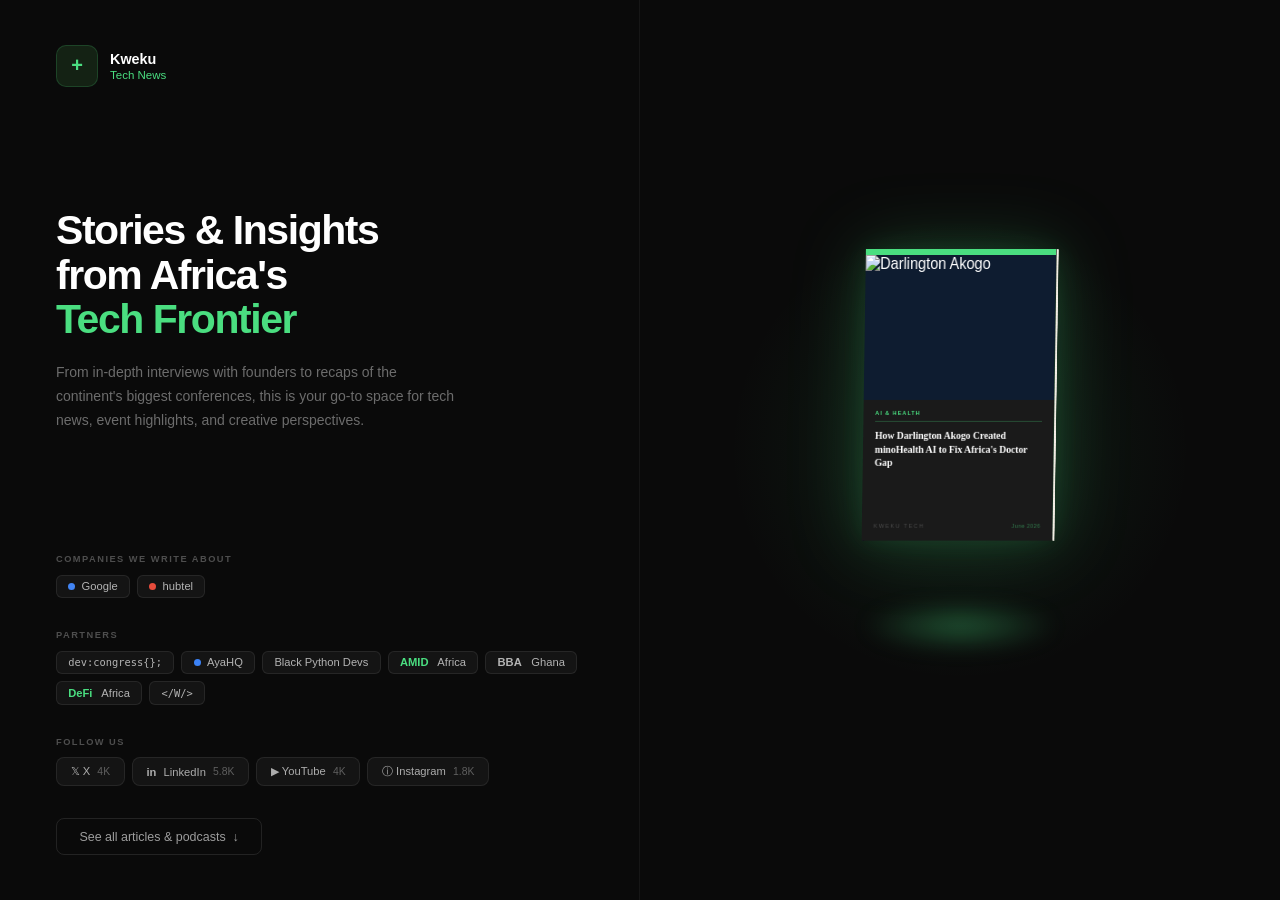
==== books.html @ fd8d36eb "draft-3-free-floating-card." ====
<!DOCTYPE html>
<html lang="en">
<head>
  <meta charset="UTF-8" />
  <meta name="viewport" content="width=device-width, initial-scale=1.0" />
  <title>Books — Kweku Tech</title>
  <style>
    *, *::before, *::after { margin: 0; padding: 0; box-sizing: border-box; }

    :root { --green: #4ade80; }

    body {
      min-height: 100vh;
      background: #0a0a0a;
      display: flex;
      font-family: -apple-system, BlinkMacSystemFont, 'Segoe UI', sans-serif;
      overflow-x: hidden;
    }

    /* ═══════════════════════════════════════════════
       LEFT SIDE
    ═══════════════════════════════════════════════ */
    .lhs {
      width: 50%;
      min-height: 100vh;
      padding: 2.8rem 3.5rem;
      display: flex;
      flex-direction: column;
      gap: 2rem;
      border-right: 1px solid rgba(255,255,255,0.05);
      overflow-y: auto;
    }

    /* Logo */
    .logo {
      display: flex;
      align-items: center;
      gap: 0.75rem;
    }

    .logo-icon {
      width: 42px;
      height: 42px;
      background: #142214;
      border-radius: 10px;
      display: flex;
      align-items: center;
      justify-content: center;
      font-size: 1.25rem;
      color: var(--green);
      font-weight: 900;
      border: 1px solid rgba(74,222,128,0.18);
      flex-shrink: 0;
    }

    .logo-words {
      display: flex;
      flex-direction: column;
      line-height: 1.25;
    }

    .logo-name {
      font-size: 0.9rem;
      font-weight: 700;
      color: #fff;
    }

    .logo-sub {
      font-size: 0.72rem;
      color: var(--green);
      font-weight: 500;
    }

    /* Hero */
    .hero { flex: 1; display: flex; flex-direction: column; justify-content: center; }

    .hero h1 {
      font-size: clamp(2rem, 3.2vw, 3rem);
      font-weight: 800;
      line-height: 1.08;
      letter-spacing: -0.035em;
      color: #fff;
      margin-bottom: 1.2rem;
    }

    .hero h1 .g { color: var(--green); }

    .hero p {
      font-size: 0.875rem;
      line-height: 1.72;
      color: rgba(255,255,255,0.4);
      max-width: 400px;
    }

    /* Section blocks */
    .section { display: flex; flex-direction: column; gap: 0.65rem; }

    .section-label {
      font-size: 0.58rem;
      letter-spacing: 0.16em;
      text-transform: uppercase;
      color: rgba(255,255,255,0.28);
      font-weight: 600;
    }

    /* Chips */
    .chips { display: flex; flex-wrap: wrap; gap: 0.45rem; }

    .chip {
      display: inline-flex;
      align-items: center;
      gap: 0.4rem;
      padding: 0.3rem 0.7rem;
      background: #141414;
      border: 1px solid rgba(255,255,255,0.08);
      border-radius: 6px;
      font-size: 0.7rem;
      color: rgba(255,255,255,0.68);
      font-weight: 500;
      white-space: nowrap;
    }

    .chip.mono { font-family: 'SF Mono', 'Fira Code', monospace; font-size: 0.65rem; }

    .dot {
      width: 7px; height: 7px;
      border-radius: 50%;
      flex-shrink: 0;
    }

    /* Socials */
    .socials { display: flex; flex-wrap: wrap; gap: 0.45rem; }

    .social-btn {
      display: inline-flex;
      align-items: center;
      gap: 0.45rem;
      padding: 0.38rem 0.85rem;
      background: #141414;
      border: 1px solid rgba(255,255,255,0.08);
      border-radius: 8px;
      font-size: 0.7rem;
      color: rgba(255,255,255,0.65);
      font-weight: 500;
      text-decoration: none;
      transition: border-color 0.2s, color 0.2s;
    }

    .social-btn:hover { border-color: rgba(74,222,128,0.35); color: var(--green); }

    .social-count { color: rgba(255,255,255,0.32); font-size: 0.65rem; }

    /* CTA */
    .cta {
      display: inline-flex;
      align-items: center;
      gap: 0.5rem;
      padding: 0.65rem 1.4rem;
      border: 1px solid rgba(255,255,255,0.1);
      border-radius: 8px;
      background: transparent;
      color: rgba(255,255,255,0.6);
      font-size: 0.78rem;
      font-weight: 500;
      cursor: pointer;
      align-self: flex-start;
      transition: border-color 0.2s, color 0.2s;
      font-family: inherit;
    }

    .cta:hover { border-color: var(--green); color: var(--green); }

    /* ═══════════════════════════════════════════════
       RIGHT SIDE
    ═══════════════════════════════════════════════ */
    .rhs {
      width: 50%;
      min-height: 100vh;
      display: flex;
      align-items: center;
      justify-content: center;
      position: relative;
      overflow: hidden;
    }

    /* Ambient green orb */
    .rhs::before {
      content: '';
      position: absolute;
      width: 480px;
      height: 480px;
      background: radial-gradient(circle, rgba(74,222,128,0.09) 0%, transparent 68%);
      border-radius: 50%;
      pointer-events: none;
    }

    /* Scene */
    .scene {
      display: flex;
      flex-direction: column;
      align-items: center;
      perspective: 1200px;
      perspective-origin: 50% 40%;
      position: relative;
    }

    /* Float wrapper */
    .book-float {
      transform-style: preserve-3d;
      animation: float 5s ease-in-out infinite;
      filter: drop-shadow(0 0 36px rgba(74,222,128,0.22))
              drop-shadow(0 0 12px rgba(74,222,128,0.1));
    }

    @keyframes float {
      0%, 100% { transform: translateY(0px); }
      50%       { transform: translateY(-26px); }
    }

    /* ── Book shell ──────────────────────────────── */
    .book {
      --w: 210px;
      --h: 292px;
      --d: 5px;

      width: var(--w);
      height: var(--h);
      position: relative;
      transform-style: preserve-3d;
      transform: rotateY(-25deg) rotateX(2deg);
      transition: transform 0.7s cubic-bezier(0.4, 0, 0.2, 1);
      cursor: pointer;
    }

    .book-float:hover .book {
      transform: rotateY(-6deg) rotateX(0deg);
    }

    /* Front cover */
    .book-front {
      position: absolute;
      inset: 0;
      background: #0e1c30;
      transform: translateZ(calc(var(--d) / 2));
      overflow: hidden;
    }

    /* Left spine */
    .book-spine {
      position: absolute;
      top: 0;
      left: calc(var(--d) / -2);
      width: var(--d);
      height: var(--h);
      background: linear-gradient(90deg, #040b14 0%, #091523 55%, #0e1d30 100%);
      transform: rotateY(-90deg);
      display: flex;
      align-items: center;
      justify-content: center;
      overflow: hidden;
    }

    /* Right pages */
    .book-pages {
      position: absolute;
      top: 0;
      right: calc(var(--d) / -2);
      width: var(--d);
      height: var(--h);
      transform: rotateY(90deg);
      background: repeating-linear-gradient(
        to bottom,
        #f6f1e9 0px, #ede8df 0.8px, #f6f1e9 1.6px
      );
    }

    /* Top face */
    .book-top {
      position: absolute;
      top: calc(var(--d) / -2);
      left: 0;
      width: var(--w);
      height: var(--d);
      background: linear-gradient(to bottom, #c8c4b6, #dbd6c8);
      transform: rotateX(-90deg);
    }

    /* Bottom face */
    .book-bottom {
      position: absolute;
      bottom: calc(var(--d) / -2);
      left: 0;
      width: var(--w);
      height: var(--d);
      background: #c0bcae;
      transform: rotateX(90deg);
    }

    /* ── Cover design ────────────────────────────── */
    .cover-accent-bar {
      position: absolute;
      top: 0; left: 0; right: 0;
      height: 6px;
      background: var(--green);
    }

    .cover-inner {
      position: absolute;
      inset: 6px 0 0;
      padding: 0;
      display: flex;
      flex-direction: column;
      color: #fff;
      overflow: hidden;
    }

    .cover-img-wrap {
      height: 145px;
      flex-shrink: 0;
      overflow: hidden;
      position: relative;
    }

    .cover-img-wrap img {
      width: 100%;
      height: 100%;
      object-fit: cover;
      object-position: center top;
      display: block;
    }

    .cover-body {
      flex: 1;
      padding: 10px 13px 12px;
      display: flex;
      flex-direction: column;
      gap: 7px;
      background: #1a1a1a;
    }

    .cover-cat {
      font-size: 0.37rem;
      letter-spacing: 0.2em;
      text-transform: uppercase;
      color: var(--green);
      font-weight: 700;
      border-bottom: 1px solid rgba(74,222,128,0.25);
      padding-bottom: 5px;
    }

    .cover-title {
      font-size: 0.68rem;
      font-weight: 800;
      line-height: 1.25;
      letter-spacing: -0.01em;
      color: #fff;
      font-family: Georgia, serif;
      flex: 1;
    }

    .cover-foot {
      display: flex;
      justify-content: space-between;
      align-items: flex-end;
      margin-top: auto;
    }

    .cover-pub {
      font-size: 0.38rem;
      letter-spacing: 0.26em;
      text-transform: uppercase;
      color: rgba(255,255,255,0.22);
    }

    .cover-num {
      font-size: 0.38rem;
      color: rgba(74,222,128,0.5);
      letter-spacing: 0.06em;
    }

    /* Spine text */
    .spine-text {
      writing-mode: vertical-rl;
      transform: rotate(180deg);
      font-size: 0.38rem;
      letter-spacing: 0.28em;
      text-transform: uppercase;
      color: rgba(255,255,255,0.22);
      white-space: nowrap;
    }

    /* Green glow on ground */
    .book-glow {
      width: 200px;
      height: 50px;
      margin-top: 60px;
      background: radial-gradient(ellipse at center, rgba(74,222,128,0.35) 0%, transparent 70%);
      filter: blur(10px);
      animation: glow-pulse 5s ease-in-out infinite;
    }

    @keyframes glow-pulse {
      0%, 100% { transform: scaleX(1);    opacity: 1; }
      50%       { transform: scaleX(0.6);  opacity: 0.35; }
    }

    /* ═══════════════════════════════════════════════
       MOBILE
    ═══════════════════════════════════════════════ */
    @media (max-width: 768px) {
      body { flex-direction: column; }
      .lhs, .rhs { width: 100%; min-height: auto; }
      .lhs { border-right: none; border-bottom: 1px solid rgba(255,255,255,0.05); }
      .rhs { padding: 4rem 0 5rem; }
    }
  </style>
</head>
<body>

  <!-- ── LEFT ──────────────────────────────────────── -->
  <div class="lhs">

    <div class="logo">
      <div class="logo-icon">+</div>
      <div class="logo-words">
        <span class="logo-name">Kweku</span>
        <span class="logo-sub">Tech News</span>
      </div>
    </div>

    <div class="hero">
      <h1>
        Stories &amp; Insights<br>
        from Africa's<br>
        <span class="g">Tech Frontier</span>
      </h1>
      <p>From in-depth interviews with founders to recaps of the continent's biggest conferences, this is your go-to space for tech news, event highlights, and creative perspectives.</p>
    </div>

    <div class="section">
      <div class="section-label">Companies we write about</div>
      <div class="chips">
        <div class="chip"><span class="dot" style="background:#4285f4"></span> Google</div>
        <div class="chip"><span class="dot" style="background:#e74c3c"></span> hubtel</div>
      </div>
    </div>

    <div class="section">
      <div class="section-label">Partners</div>
      <div class="chips">
        <div class="chip mono">dev:congress{};</div>
        <div class="chip"><span class="dot" style="background:#3b82f6"></span> AyaHQ</div>
        <div class="chip">Black Python Devs</div>
        <div class="chip"><span style="color:var(--green);font-weight:700">AMID</span>&nbsp;Africa</div>
        <div class="chip"><span style="font-weight:700">BBA</span>&nbsp;Ghana</div>
        <div class="chip"><span style="color:var(--green);font-weight:700">DeFi</span>&nbsp;Africa</div>
        <div class="chip mono">&lt;/W/&gt;</div>
      </div>
    </div>

    <div class="section">
      <div class="section-label">Follow us</div>
      <div class="socials">
        <a class="social-btn" href="#">&#120143; X <span class="social-count">4K</span></a>
        <a class="social-btn" href="#"><b>in</b> LinkedIn <span class="social-count">5.8K</span></a>
        <a class="social-btn" href="#">&#9654; YouTube <span class="social-count">4K</span></a>
        <a class="social-btn" href="#">&#9432; Instagram <span class="social-count">1.8K</span></a>
      </div>
    </div>

    <button class="cta">See all articles &amp; podcasts &nbsp;&darr;</button>

  </div>

  <!-- ── RIGHT ─────────────────────────────────────── -->
  <div class="rhs">
    <div class="scene">

      <div class="book-float">
        <div class="book">

          <div class="book-front">
            <div class="cover-accent-bar"></div>
            <div class="cover-inner">
              <div class="cover-img-wrap">
                <img src="https://firebasestorage.googleapis.com/v0/b/kweku-tech-web.firebasestorage.app/o/article_images%2Fcontent-image-1772048102067.webp?alt=media&token=7479a5bc-ff2b-433a-8380-4993a795045c" alt="Darlington Akogo" />
              </div>
              <div class="cover-body">
                <div class="cover-cat">AI &amp; Health</div>
                <div class="cover-title">How Darlington Akogo Created minoHealth AI to Fix Africa's Doctor Gap</div>
                <div class="cover-foot">
                  <span class="cover-pub">Kweku Tech</span>
                  <span class="cover-num">June 2026</span>
                </div>
              </div>
            </div>
          </div>

          <div class="book-spine">
            <span class="spine-text">Kweku Tech &middot; The Weekly Dispatch</span>
          </div>

          <div class="book-pages"></div>
          <div class="book-top"></div>
          <div class="book-bottom"></div>

        </div>
      </div>

      <div class="book-glow"></div>

    </div>
  </div>

</body>
</html>
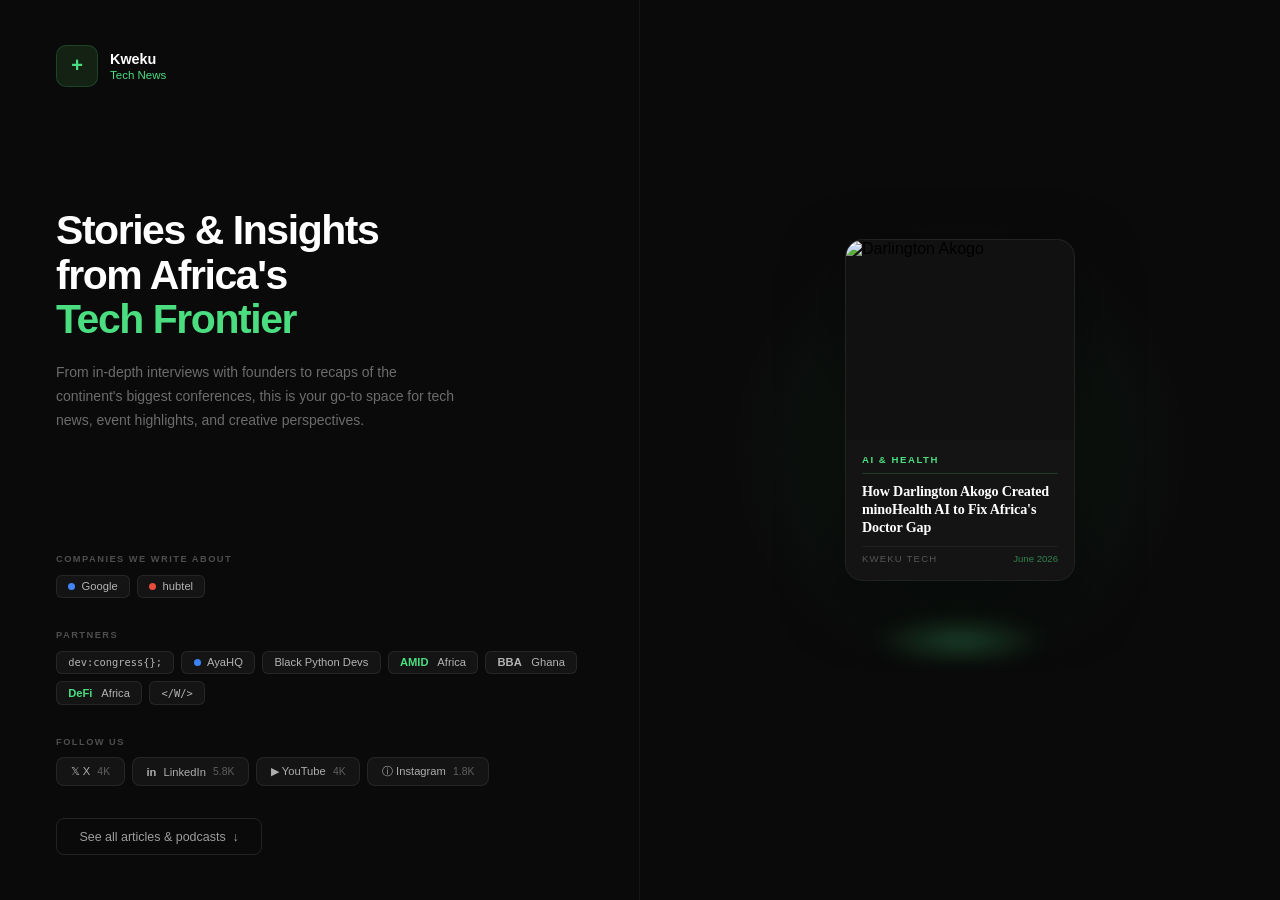
==== commit e8619fd2: "draft-3-free-floatingcard 2.0" ====
--- a/books.html
+++ b/books.html
@@ -199,124 +199,43 @@
       display: flex;
       flex-direction: column;
       align-items: center;
-      perspective: 1200px;
-      perspective-origin: 50% 40%;
       position: relative;
     }
 
     /* Float wrapper */
     .book-float {
-      transform-style: preserve-3d;
       animation: float 5s ease-in-out infinite;
-      filter: drop-shadow(0 0 36px rgba(74,222,128,0.22))
-              drop-shadow(0 0 12px rgba(74,222,128,0.1));
     }
 
     @keyframes float {
       0%, 100% { transform: translateY(0px); }
-      50%       { transform: translateY(-26px); }
-    }
-
-    /* ── Book shell ──────────────────────────────── */
-    .book {
-      --w: 210px;
-      --h: 292px;
-      --d: 5px;
-
-      width: var(--w);
-      height: var(--h);
-      position: relative;
-      transform-style: preserve-3d;
-      transform: rotateY(-25deg) rotateX(2deg);
-      transition: transform 0.7s cubic-bezier(0.4, 0, 0.2, 1);
+      50%       { transform: translateY(-22px); }
+    }
+
+    /* ── Flat card ───────────────────────────────── */
+    .card {
+      width: 230px;
+      background: #111;
+      border-radius: 18px;
+      border: 1.5px solid rgba(255,255,255,0.07);
+      overflow: hidden;
       cursor: pointer;
-    }
-
-    .book-float:hover .book {
-      transform: rotateY(-6deg) rotateX(0deg);
-    }
-
-    /* Front cover */
-    .book-front {
-      position: absolute;
-      inset: 0;
-      background: #0e1c30;
-      transform: translateZ(calc(var(--d) / 2));
-      overflow: hidden;
-    }
-
-    /* Left spine */
-    .book-spine {
-      position: absolute;
-      top: 0;
-      left: calc(var(--d) / -2);
-      width: var(--d);
-      height: var(--h);
-      background: linear-gradient(90deg, #040b14 0%, #091523 55%, #0e1d30 100%);
-      transform: rotateY(-90deg);
-      display: flex;
-      align-items: center;
-      justify-content: center;
-      overflow: hidden;
-    }
-
-    /* Right pages */
-    .book-pages {
-      position: absolute;
-      top: 0;
-      right: calc(var(--d) / -2);
-      width: var(--d);
-      height: var(--h);
-      transform: rotateY(90deg);
-      background: repeating-linear-gradient(
-        to bottom,
-        #f6f1e9 0px, #ede8df 0.8px, #f6f1e9 1.6px
-      );
-    }
-
-    /* Top face */
-    .book-top {
-      position: absolute;
-      top: calc(var(--d) / -2);
-      left: 0;
-      width: var(--w);
-      height: var(--d);
-      background: linear-gradient(to bottom, #c8c4b6, #dbd6c8);
-      transform: rotateX(-90deg);
-    }
-
-    /* Bottom face */
-    .book-bottom {
-      position: absolute;
-      bottom: calc(var(--d) / -2);
-      left: 0;
-      width: var(--w);
-      height: var(--d);
-      background: #c0bcae;
-      transform: rotateX(90deg);
-    }
-
-    /* ── Cover design ────────────────────────────── */
-    .cover-accent-bar {
-      position: absolute;
-      top: 0; left: 0; right: 0;
-      height: 6px;
-      background: var(--green);
-    }
-
-    .cover-inner {
-      position: absolute;
-      inset: 6px 0 0;
-      padding: 0;
-      display: flex;
-      flex-direction: column;
-      color: #fff;
-      overflow: hidden;
-    }
-
+      transition: border-color 0.3s ease, box-shadow 0.3s ease;
+      box-shadow: 0 20px 60px rgba(0,0,0,0.5);
+    }
+
+    .book-float:hover .card,
+    .book-float:active .card {
+      border-color: var(--green);
+      box-shadow:
+        0 0 0 1px rgba(74,222,128,0.4),
+        0 0 40px rgba(74,222,128,0.18),
+        0 24px 70px rgba(0,0,0,0.55);
+    }
+
+    /* Image */
     .cover-img-wrap {
-      height: 145px;
-      flex-shrink: 0;
+      height: 200px;
       overflow: hidden;
       position: relative;
     }
@@ -327,81 +246,75 @@
       object-fit: cover;
       object-position: center top;
       display: block;
-    }
-
+      transition: transform 0.4s ease;
+    }
+
+    .book-float:hover .cover-img-wrap img {
+      transform: scale(1.04);
+    }
+
+    /* Body */
     .cover-body {
-      flex: 1;
-      padding: 10px 13px 12px;
+      padding: 14px 16px 16px;
       display: flex;
       flex-direction: column;
-      gap: 7px;
-      background: #1a1a1a;
+      gap: 8px;
+      background: #141414;
     }
 
     .cover-cat {
-      font-size: 0.37rem;
-      letter-spacing: 0.2em;
+      font-size: 0.6rem;
+      letter-spacing: 0.16em;
       text-transform: uppercase;
       color: var(--green);
       font-weight: 700;
-      border-bottom: 1px solid rgba(74,222,128,0.25);
-      padding-bottom: 5px;
+      border-bottom: 1px solid rgba(74,222,128,0.2);
+      padding-bottom: 8px;
     }
 
     .cover-title {
-      font-size: 0.68rem;
+      font-size: 0.88rem;
       font-weight: 800;
-      line-height: 1.25;
+      line-height: 1.3;
       letter-spacing: -0.01em;
       color: #fff;
       font-family: Georgia, serif;
-      flex: 1;
     }
 
     .cover-foot {
       display: flex;
       justify-content: space-between;
-      align-items: flex-end;
-      margin-top: auto;
+      align-items: center;
+      padding-top: 6px;
+      border-top: 1px solid rgba(255,255,255,0.05);
+      margin-top: 2px;
     }
 
     .cover-pub {
-      font-size: 0.38rem;
-      letter-spacing: 0.26em;
+      font-size: 0.6rem;
+      letter-spacing: 0.12em;
       text-transform: uppercase;
-      color: rgba(255,255,255,0.22);
+      color: rgba(255,255,255,0.28);
     }
 
     .cover-num {
-      font-size: 0.38rem;
-      color: rgba(74,222,128,0.5);
-      letter-spacing: 0.06em;
-    }
-
-    /* Spine text */
-    .spine-text {
-      writing-mode: vertical-rl;
-      transform: rotate(180deg);
-      font-size: 0.38rem;
-      letter-spacing: 0.28em;
-      text-transform: uppercase;
-      color: rgba(255,255,255,0.22);
-      white-space: nowrap;
+      font-size: 0.6rem;
+      color: rgba(74,222,128,0.55);
     }
 
     /* Green glow on ground */
     .book-glow {
-      width: 200px;
-      height: 50px;
-      margin-top: 60px;
-      background: radial-gradient(ellipse at center, rgba(74,222,128,0.35) 0%, transparent 70%);
+      width: 180px;
+      height: 40px;
+      margin-top: 40px;
+      background: radial-gradient(ellipse at center, rgba(74,222,128,0.3) 0%, transparent 70%);
       filter: blur(10px);
       animation: glow-pulse 5s ease-in-out infinite;
     }
 
     @keyframes glow-pulse {
       0%, 100% { transform: scaleX(1);    opacity: 1; }
-      50%       { transform: scaleX(0.6);  opacity: 0.35; }
+      50%       { transform: scaleX(0.6);  opacity: 0.3; }
     }
 
     /* ═══════════════════════════════════════════════
@@ -477,33 +390,18 @@
     <div class="scene">
 
       <div class="book-float">
-        <div class="book">
-
-          <div class="book-front">
-            <div class="cover-accent-bar"></div>
-            <div class="cover-inner">
-              <div class="cover-img-wrap">
-                <img src="https://firebasestorage.googleapis.com/v0/b/kweku-tech-web.firebasestorage.app/o/article_images%2Fcontent-image-1772048102067.webp?alt=media&token=7479a5bc-ff2b-433a-8380-4993a795045c" alt="Darlington Akogo" />
-              </div>
-              <div class="cover-body">
-                <div class="cover-cat">AI &amp; Health</div>
-                <div class="cover-title">How Darlington Akogo Created minoHealth AI to Fix Africa's Doctor Gap</div>
-                <div class="cover-foot">
-                  <span class="cover-pub">Kweku Tech</span>
-                  <span class="cover-num">June 2026</span>
-                </div>
-              </div>
+        <div class="card">
+          <div class="cover-img-wrap">
+            <img src="https://firebasestorage.googleapis.com/v0/b/kweku-tech-web.firebasestorage.app/o/article_images%2Fcontent-image-1772048102067.webp?alt=media&token=7479a5bc-ff2b-433a-8380-4993a795045c" alt="Darlington Akogo" />
+          </div>
+          <div class="cover-body">
+            <div class="cover-cat">AI &amp; Health</div>
+            <div class="cover-title">How Darlington Akogo Created minoHealth AI to Fix Africa's Doctor Gap</div>
+            <div class="cover-foot">
+              <span class="cover-pub">Kweku Tech</span>
+              <span class="cover-num">June 2026</span>
             </div>
           </div>
-
-          <div class="book-spine">
-            <span class="spine-text">Kweku Tech &middot; The Weekly Dispatch</span>
-          </div>
-
-          <div class="book-pages"></div>
-          <div class="book-top"></div>
-          <div class="book-bottom"></div>
-
         </div>
       </div>
 
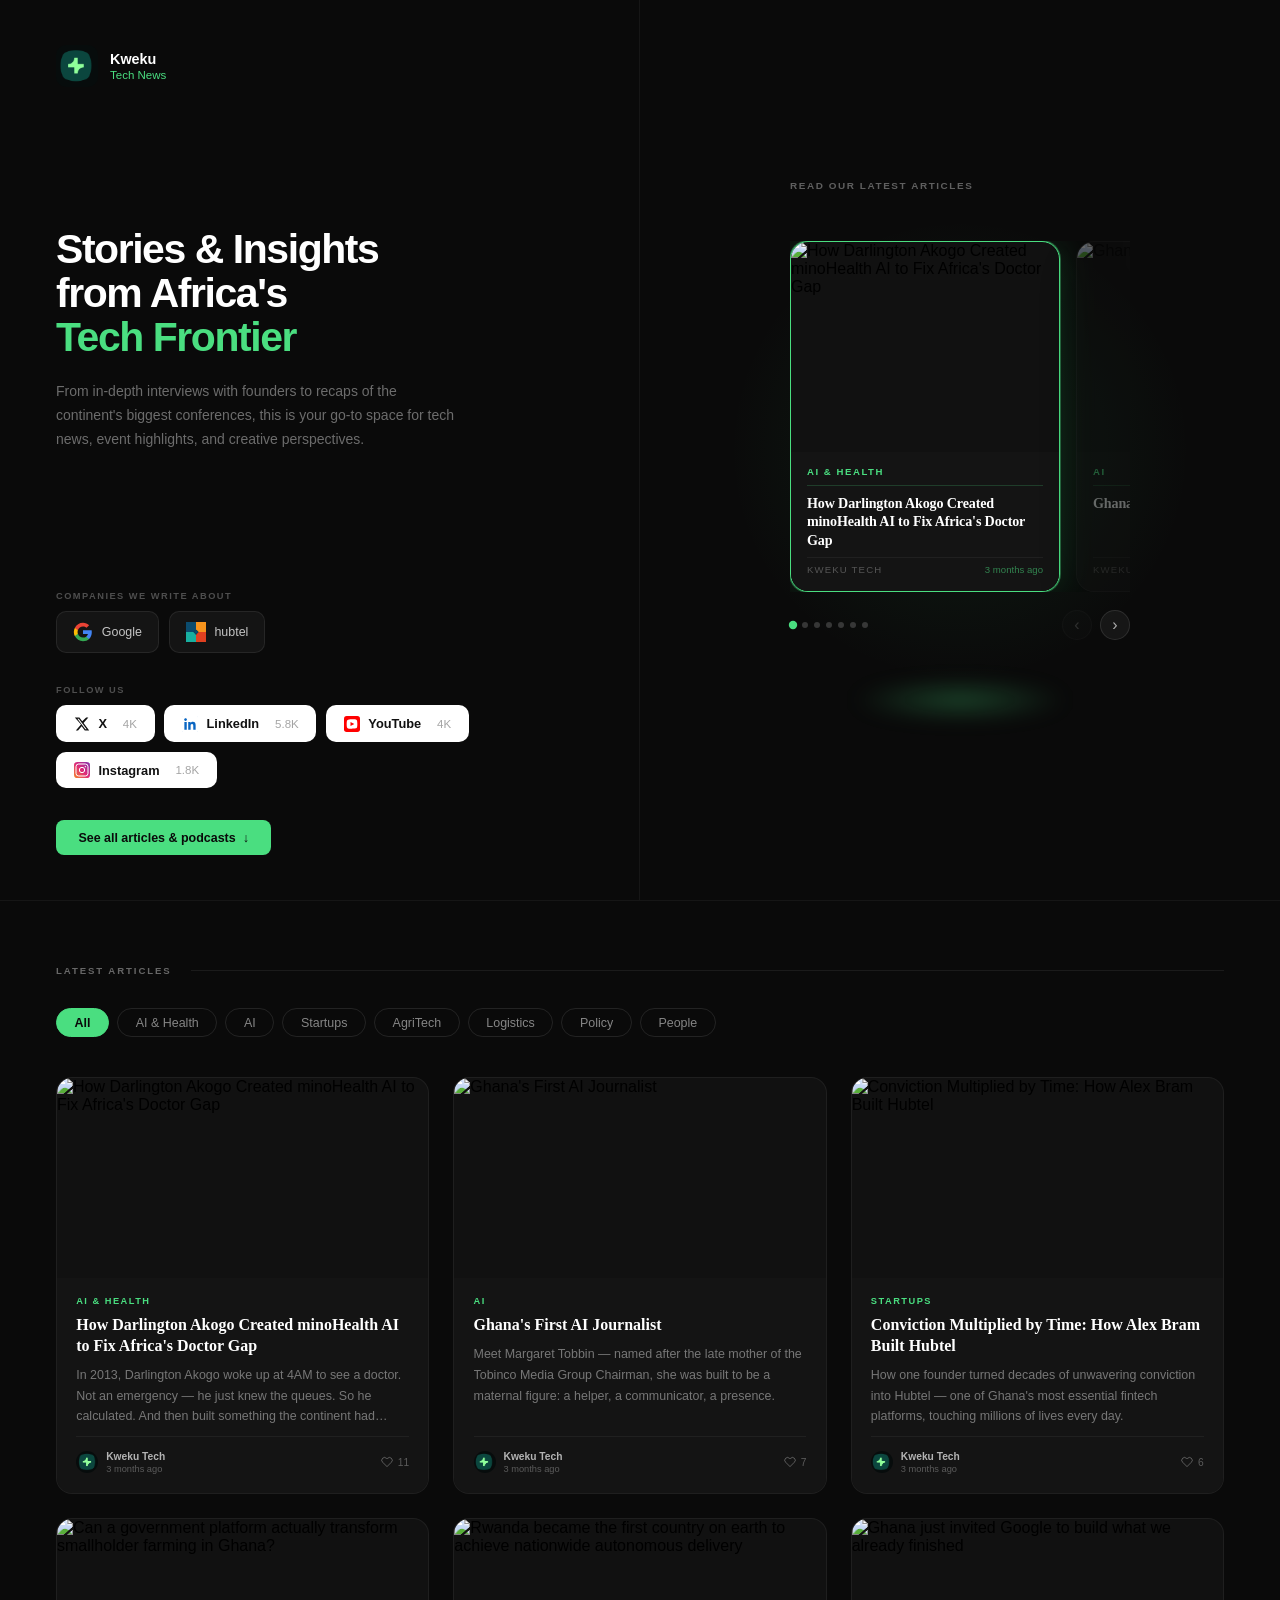
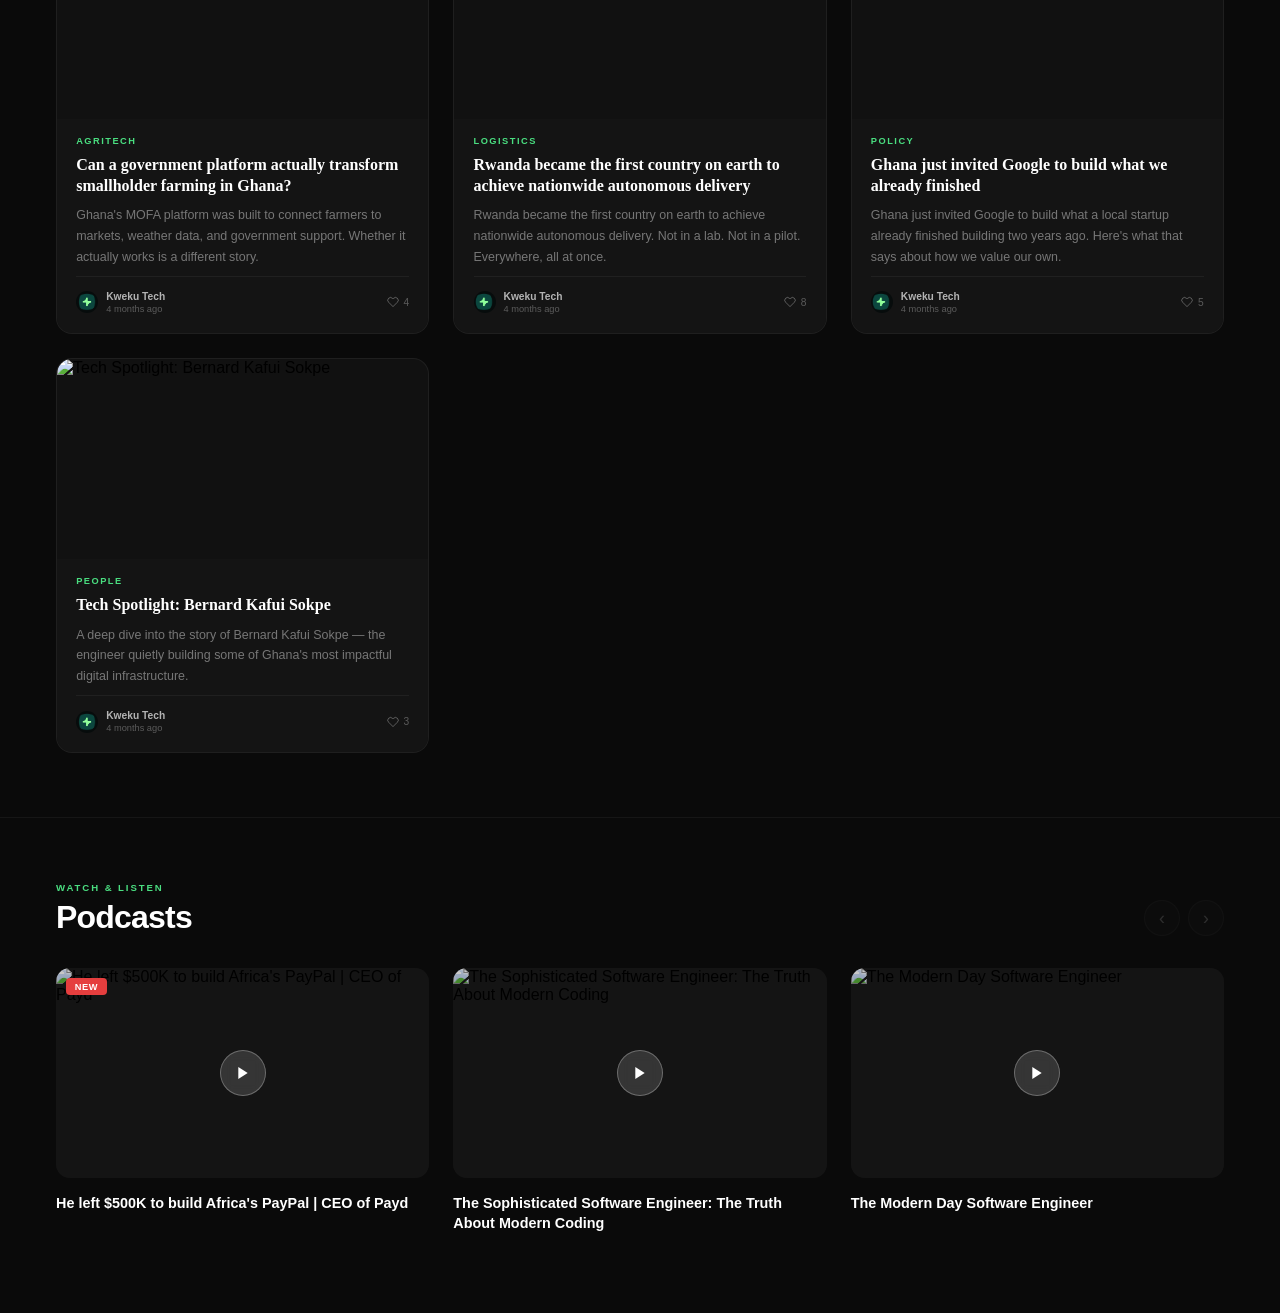
==== commit 13f0cd6b: "draft-3-free-floatingcard 3.0" ====
--- a/books.html
+++ b/books.html
@@ -3,23 +3,29 @@
 <head>
   <meta charset="UTF-8" />
   <meta name="viewport" content="width=device-width, initial-scale=1.0" />
-  <title>Books — Kweku Tech</title>
+  <title>Kweku Tech</title>
   <style>
     *, *::before, *::after { margin: 0; padding: 0; box-sizing: border-box; }
 
     :root { --green: #4ade80; }
 
     body {
-      min-height: 100vh;
       background: #0a0a0a;
       display: flex;
+      flex-direction: column;
       font-family: -apple-system, BlinkMacSystemFont, 'Segoe UI', sans-serif;
       overflow-x: hidden;
     }
 
     /* ═══════════════════════════════════════════════
-       LEFT SIDE
+       HERO ROW (LHS + RHS)
     ═══════════════════════════════════════════════ */
+    .hero-row {
+      display: flex;
+      min-height: 100vh;
+    }
+
+    /* ── LEFT ─────────────────────────────────────── */
     .lhs {
       width: 50%;
       min-height: 100vh;
@@ -32,44 +38,21 @@
     }
 
     /* Logo */
-    .logo {
-      display: flex;
-      align-items: center;
-      gap: 0.75rem;
-    }
+    .logo { display: flex; align-items: center; gap: 0.75rem; }
 
     .logo-icon {
-      width: 42px;
-      height: 42px;
-      background: #142214;
+      width: 42px; height: 42px;
       border-radius: 10px;
-      display: flex;
-      align-items: center;
-      justify-content: center;
-      font-size: 1.25rem;
-      color: var(--green);
-      font-weight: 900;
-      border: 1px solid rgba(74,222,128,0.18);
+      overflow: hidden;
       flex-shrink: 0;
     }
 
-    .logo-words {
-      display: flex;
-      flex-direction: column;
-      line-height: 1.25;
-    }
-
-    .logo-name {
-      font-size: 0.9rem;
-      font-weight: 700;
-      color: #fff;
-    }
-
-    .logo-sub {
-      font-size: 0.72rem;
-      color: var(--green);
-      font-weight: 500;
-    }
+    .logo-icon img { width: 100%; height: 100%; object-fit: cover; display: block; }
+
+    .logo-words { display: flex; flex-direction: column; line-height: 1.25; }
+
+    .logo-name { font-size: 0.9rem; font-weight: 700; color: #fff; }
+    .logo-sub  { font-size: 0.72rem; color: var(--green); font-weight: 500; }
 
     /* Hero */
     .hero { flex: 1; display: flex; flex-direction: column; justify-content: center; }
@@ -104,51 +87,44 @@
     }
 
     /* Chips */
-    .chips { display: flex; flex-wrap: wrap; gap: 0.45rem; }
+    .chips { display: flex; flex-wrap: wrap; gap: 0.6rem; }
 
     .chip {
       display: inline-flex;
       align-items: center;
-      gap: 0.4rem;
-      padding: 0.3rem 0.7rem;
+      gap: 0.55rem;
+      padding: 0.62rem 1rem;
       background: #141414;
       border: 1px solid rgba(255,255,255,0.08);
-      border-radius: 6px;
-      font-size: 0.7rem;
-      color: rgba(255,255,255,0.68);
+      border-radius: 10px;
+      font-size: 0.78rem;
+      color: rgba(255,255,255,0.75);
       font-weight: 500;
       white-space: nowrap;
     }
 
-    .chip.mono { font-family: 'SF Mono', 'Fira Code', monospace; font-size: 0.65rem; }
-
-    .dot {
-      width: 7px; height: 7px;
-      border-radius: 50%;
-      flex-shrink: 0;
-    }
-
     /* Socials */
-    .socials { display: flex; flex-wrap: wrap; gap: 0.45rem; }
+    .socials { display: flex; flex-wrap: wrap; gap: 0.6rem; }
 
     .social-btn {
       display: inline-flex;
       align-items: center;
-      gap: 0.45rem;
-      padding: 0.38rem 0.85rem;
-      background: #141414;
-      border: 1px solid rgba(255,255,255,0.08);
-      border-radius: 8px;
-      font-size: 0.7rem;
-      color: rgba(255,255,255,0.65);
-      font-weight: 500;
+      gap: 0.55rem;
+      padding: 0.65rem 1.1rem;
+      background: #fff;
+      border: none;
+      border-radius: 10px;
+      font-size: 0.8rem;
+      color: #111;
+      font-weight: 600;
       text-decoration: none;
-      transition: border-color 0.2s, color 0.2s;
-    }
-
-    .social-btn:hover { border-color: rgba(74,222,128,0.35); color: var(--green); }
-
-    .social-count { color: rgba(255,255,255,0.32); font-size: 0.65rem; }
+      transition: transform 0.2s ease, box-shadow 0.2s ease;
+      white-space: nowrap;
+    }
+
+    .social-btn:hover { transform: translateY(-2px); box-shadow: 0 6px 20px rgba(0,0,0,0.22); }
+
+    .social-count { color: rgba(0,0,0,0.36); font-size: 0.72rem; font-weight: 500; }
 
     /* CTA */
     .cta {
@@ -156,105 +132,112 @@
       align-items: center;
       gap: 0.5rem;
       padding: 0.65rem 1.4rem;
-      border: 1px solid rgba(255,255,255,0.1);
+      border: none;
       border-radius: 8px;
-      background: transparent;
-      color: rgba(255,255,255,0.6);
+      background: var(--green);
+      color: #0a0a0a;
       font-size: 0.78rem;
-      font-weight: 500;
+      font-weight: 700;
       cursor: pointer;
       align-self: flex-start;
-      transition: border-color 0.2s, color 0.2s;
+      transition: background 0.2s;
       font-family: inherit;
     }
 
-    .cta:hover { border-color: var(--green); color: var(--green); }
-
-    /* ═══════════════════════════════════════════════
-       RIGHT SIDE
-    ═══════════════════════════════════════════════ */
+    .cta:hover { background: #3bc870; }
+
+    /* ── RIGHT ────────────────────────────────────── */
     .rhs {
       width: 50%;
       min-height: 100vh;
       display: flex;
+      flex-direction: column;
       align-items: center;
       justify-content: center;
       position: relative;
       overflow: hidden;
     }
 
-    /* Ambient green orb */
     .rhs::before {
       content: '';
       position: absolute;
-      width: 480px;
-      height: 480px;
+      width: 480px; height: 480px;
       background: radial-gradient(circle, rgba(74,222,128,0.09) 0%, transparent 68%);
       border-radius: 50%;
       pointer-events: none;
     }
 
-    /* Scene */
     .scene {
       display: flex;
       flex-direction: column;
       align-items: center;
       position: relative;
-    }
-
-    /* Float wrapper */
-    .book-float {
-      animation: float 5s ease-in-out infinite;
-    }
+      gap: 0;
+      margin-top: 30px;
+    }
+
+    .book-float { animation: float 5s ease-in-out infinite; }
 
     @keyframes float {
       0%, 100% { transform: translateY(0px); }
-      50%       { transform: translateY(-22px); }
-    }
-
-    /* ── Flat card ───────────────────────────────── */
+      50%       { transform: translateY(-20px); }
+    }
+
+    .carousel-heading {
+      font-size: 0.62rem;
+      letter-spacing: 0.16em;
+      text-transform: uppercase;
+      color: rgba(255,255,255,0.35);
+      font-weight: 600;
+      width: 340px;
+      margin-bottom: 20px;
+    }
+
+    .carousel-outer { position: relative; width: 340px; }
+    .carousel-viewport { overflow: hidden; width: 100%; }
+
+    .carousel-track {
+      display: flex;
+      gap: 16px;
+      width: max-content;
+      will-change: transform;
+      transition: transform 0.45s cubic-bezier(0.4, 0, 0.2, 1);
+    }
+
     .card {
-      width: 230px;
+      flex-shrink: 0;
+      width: 270px;
       background: #111;
       border-radius: 18px;
       border: 1.5px solid rgba(255,255,255,0.07);
       overflow: hidden;
       cursor: pointer;
-      transition: border-color 0.3s ease, box-shadow 0.3s ease;
-      box-shadow: 0 20px 60px rgba(0,0,0,0.5);
-    }
-
-    .book-float:hover .card,
-    .book-float:active .card {
+      opacity: 0.38;
+      transition: border-color 0.35s ease, box-shadow 0.35s ease, opacity 0.35s ease;
+      box-shadow: 0 16px 40px rgba(0,0,0,0.4);
+      display: flex;
+      flex-direction: column;
+    }
+
+    .card.active {
+      opacity: 1;
       border-color: var(--green);
       box-shadow:
-        0 0 0 1px rgba(74,222,128,0.4),
-        0 0 40px rgba(74,222,128,0.18),
-        0 24px 70px rgba(0,0,0,0.55);
-    }
-
-    /* Image */
-    .cover-img-wrap {
-      height: 200px;
-      overflow: hidden;
-      position: relative;
-    }
+        0 0 0 1px rgba(74,222,128,0.38),
+        0 0 36px rgba(74,222,128,0.18),
+        0 20px 60px rgba(0,0,0,0.55);
+    }
+
+    .cover-img-wrap { height: 210px; overflow: hidden; position: relative; }
 
     .cover-img-wrap img {
-      width: 100%;
-      height: 100%;
-      object-fit: cover;
-      object-position: center top;
+      width: 100%; height: 100%;
+      object-fit: cover; object-position: center top;
       display: block;
-      transition: transform 0.4s ease;
-    }
-
-    .book-float:hover .cover-img-wrap img {
-      transform: scale(1.04);
-    }
-
-    /* Body */
+    }
+
     .cover-body {
+      flex: 1;
       padding: 14px 16px 16px;
       display: flex;
       flex-direction: column;
@@ -287,25 +270,61 @@
       align-items: center;
       padding-top: 6px;
       border-top: 1px solid rgba(255,255,255,0.05);
-      margin-top: 2px;
-    }
-
-    .cover-pub {
-      font-size: 0.6rem;
-      letter-spacing: 0.12em;
-      text-transform: uppercase;
-      color: rgba(255,255,255,0.28);
-    }
-
-    .cover-num {
-      font-size: 0.6rem;
-      color: rgba(74,222,128,0.55);
-    }
-
-    /* Green glow on ground */
+      margin-top: auto;
+    }
+
+    .cover-pub { font-size: 0.6rem; letter-spacing: 0.12em; text-transform: uppercase; color: rgba(255,255,255,0.28); }
+    .cover-num { font-size: 0.6rem; color: rgba(74,222,128,0.55); }
+
+    .carousel-nav {
+      display: flex;
+      align-items: center;
+      justify-content: space-between;
+      width: 340px;
+      margin-top: 18px;
+    }
+
+    .dots { display: flex; gap: 6px; align-items: center; }
+
+    .dot {
+      width: 6px; height: 6px;
+      border-radius: 50%;
+      background: rgba(255,255,255,0.18);
+      border: none;
+      cursor: pointer;
+      padding: 0;
+      transition: background 0.25s, transform 0.25s;
+    }
+
+    .dot.active { background: var(--green); transform: scale(1.4); }
+
+    .arrows { display: flex; gap: 8px; }
+
+    .arrow-btn {
+      width: 30px; height: 30px;
+      border-radius: 50%;
+      background: rgba(255,255,255,0.05);
+      border: 1px solid rgba(255,255,255,0.1);
+      color: rgba(255,255,255,0.65);
+      cursor: pointer;
+      display: flex;
+      align-items: center;
+      justify-content: center;
+      font-size: 1rem;
+      line-height: 1;
+      transition: background 0.2s, border-color 0.2s, color 0.2s;
+    }
+
+    .arrow-btn:hover:not(:disabled) {
+      background: rgba(74,222,128,0.1);
+      border-color: var(--green);
+      color: var(--green);
+    }
+
+    .arrow-btn:disabled { opacity: 0.22; cursor: not-allowed; }
+
     .book-glow {
-      width: 180px;
-      height: 40px;
+      width: 220px; height: 40px;
       margin-top: 40px;
       background: radial-gradient(ellipse at center, rgba(74,222,128,0.3) 0%, transparent 70%);
       filter: blur(10px);
@@ -318,97 +337,681 @@
     }
 
     /* ═══════════════════════════════════════════════
+       LATEST ARTICLES SECTION
+    ═══════════════════════════════════════════════ */
+    .articles-section {
+      padding: 4rem 3.5rem;
+      border-top: 1px solid rgba(255,255,255,0.05);
+    }
+
+    .sec-header {
+      display: flex;
+      align-items: center;
+      gap: 1.2rem;
+      margin-bottom: 2rem;
+    }
+
+    .sec-header-title {
+      font-size: 0.6rem;
+      letter-spacing: 0.2em;
+      text-transform: uppercase;
+      color: rgba(255,255,255,0.38);
+      font-weight: 600;
+      white-space: nowrap;
+    }
+
+    .sec-divider {
+      flex: 1;
+      height: 1px;
+      background: rgba(255,255,255,0.07);
+    }
+
+    /* Filter pills */
+    .filters {
+      display: flex;
+      gap: 0.5rem;
+      flex-wrap: wrap;
+      margin-bottom: 2.5rem;
+    }
+
+    .filter-pill {
+      padding: 0.42rem 1.1rem;
+      border-radius: 999px;
+      font-size: 0.78rem;
+      font-weight: 500;
+      cursor: pointer;
+      border: 1px solid rgba(255,255,255,0.1);
+      background: transparent;
+      color: rgba(255,255,255,0.5);
+      font-family: inherit;
+      transition: background 0.18s, color 0.18s, border-color 0.18s;
+    }
+
+    .filter-pill.active {
+      background: var(--green);
+      color: #0a0a0a;
+      border-color: var(--green);
+      font-weight: 700;
+    }
+
+    .filter-pill:not(.active):hover {
+      background: rgba(255,255,255,0.06);
+      color: rgba(255,255,255,0.8);
+    }
+
+    /* Article grid */
+    .articles-grid {
+      display: grid;
+      grid-template-columns: repeat(3, 1fr);
+      gap: 1.5rem;
+    }
+
+    .art-card {
+      background: #111;
+      border-radius: 16px;
+      overflow: hidden;
+      border: 1px solid rgba(255,255,255,0.06);
+      cursor: pointer;
+      transition: transform 0.22s, border-color 0.22s, box-shadow 0.22s;
+      display: flex;
+      flex-direction: column;
+      text-decoration: none;
+    }
+
+    .art-card:hover {
+      transform: translateY(-4px);
+      border-color: rgba(74,222,128,0.28);
+      box-shadow: 0 16px 48px rgba(0,0,0,0.45), 0 0 24px rgba(74,222,128,0.07);
+    }
+
+    .art-card[hidden] { display: none; }
+
+    .art-img-wrap { height: 200px; overflow: hidden; }
+
+    .art-img-wrap img {
+      width: 100%; height: 100%;
+      object-fit: cover; object-position: center top;
+      display: block;
+      transition: transform 0.3s;
+    }
+
+    .art-card:hover .art-img-wrap img { transform: scale(1.04); }
+
+    .art-card-body {
+      flex: 1;
+      padding: 1.1rem 1.2rem;
+      display: flex;
+      flex-direction: column;
+      gap: 0.55rem;
+      background: #141414;
+    }
+
+    .art-cat {
+      font-size: 0.58rem;
+      letter-spacing: 0.16em;
+      text-transform: uppercase;
+      color: var(--green);
+      font-weight: 700;
+    }
+
+    .art-title {
+      font-size: 1rem;
+      font-weight: 800;
+      line-height: 1.3;
+      color: #fff;
+      font-family: Georgia, serif;
+    }
+
+    .art-excerpt {
+      font-size: 0.78rem;
+      line-height: 1.65;
+      color: rgba(255,255,255,0.42);
+      display: -webkit-box;
+      -webkit-line-clamp: 3;
+      line-clamp: 3;
+      -webkit-box-orient: vertical;
+      overflow: hidden;
+    }
+
+    .art-foot {
+      display: flex;
+      justify-content: space-between;
+      align-items: center;
+      margin-top: auto;
+      padding-top: 0.8rem;
+      border-top: 1px solid rgba(255,255,255,0.05);
+    }
+
+    .art-author {
+      display: flex;
+      align-items: center;
+      gap: 0.5rem;
+    }
+
+    .art-author-icon {
+      width: 22px; height: 22px;
+      border-radius: 50%;
+      overflow: hidden;
+      background: #111;
+      flex-shrink: 0;
+    }
+
+    .art-author-icon img { width: 100%; height: 100%; object-fit: cover; display: block; }
+
+    .art-author-meta { display: flex; flex-direction: column; line-height: 1.3; }
+
+    .art-author-name { font-size: 0.64rem; font-weight: 600; color: rgba(255,255,255,0.68); }
+    .art-author-date { font-size: 0.58rem; color: rgba(255,255,255,0.3); }
+
+    .art-likes {
+      display: flex;
+      align-items: center;
+      gap: 0.3rem;
+      font-size: 0.64rem;
+      color: rgba(255,255,255,0.3);
+    }
+
+    /* ═══════════════════════════════════════════════
+       PODCASTS SECTION
+    ═══════════════════════════════════════════════ */
+    .podcasts-section {
+      padding: 4rem 3.5rem 5rem;
+      border-top: 1px solid rgba(255,255,255,0.05);
+    }
+
+    .podcasts-header {
+      display: flex;
+      justify-content: space-between;
+      align-items: flex-end;
+      margin-bottom: 2rem;
+    }
+
+    .pod-watch-label {
+      font-size: 0.6rem;
+      letter-spacing: 0.2em;
+      text-transform: uppercase;
+      color: var(--green);
+      font-weight: 700;
+      margin-bottom: 0.4rem;
+    }
+
+    .pod-section-title {
+      font-size: 2rem;
+      font-weight: 800;
+      color: #fff;
+      letter-spacing: -0.025em;
+    }
+
+    .pod-arrows { display: flex; gap: 0.5rem; }
+
+    /* Reuse .arrow-btn but make these slightly larger */
+    .pod-arrow {
+      width: 36px; height: 36px;
+      border-radius: 50%;
+      background: rgba(255,255,255,0.05);
+      border: 1px solid rgba(255,255,255,0.1);
+      color: rgba(255,255,255,0.65);
+      cursor: pointer;
+      display: flex;
+      align-items: center;
+      justify-content: center;
+      font-size: 1.1rem;
+      line-height: 1;
+      transition: background 0.2s, border-color 0.2s, color 0.2s;
+    }
+
+    .pod-arrow:hover:not(:disabled) {
+      background: rgba(74,222,128,0.1);
+      border-color: var(--green);
+      color: var(--green);
+    }
+
+    .pod-arrow:disabled { opacity: 0.22; cursor: not-allowed; }
+
+    .podcasts-grid {
+      display: grid;
+      grid-template-columns: repeat(3, 1fr);
+      gap: 1.5rem;
+    }
+
+    .pod-card {
+      cursor: pointer;
+      text-decoration: none;
+      color: inherit;
+      display: block;
+    }
+
+    .pod-thumb-wrap {
+      position: relative;
+      border-radius: 14px;
+      overflow: hidden;
+      aspect-ratio: 16/9;
+      background: #1a1a1a;
+      margin-bottom: 0.9rem;
+    }
+
+    .pod-thumb {
+      width: 100%; height: 100%;
+      object-fit: cover;
+      display: block;
+      transition: transform 0.3s;
+    }
+
+    .pod-card:hover .pod-thumb { transform: scale(1.03); }
+
+    .pod-overlay {
+      position: absolute;
+      inset: 0;
+      display: flex;
+      align-items: center;
+      justify-content: center;
+      background: rgba(0,0,0,0.22);
+    }
+
+    .pod-play-btn {
+      width: 46px; height: 46px;
+      border-radius: 50%;
+      background: rgba(255,255,255,0.14);
+      backdrop-filter: blur(6px);
+      border: 1.5px solid rgba(255,255,255,0.28);
+      display: flex;
+      align-items: center;
+      justify-content: center;
+      transition: background 0.2s, border-color 0.2s, transform 0.2s;
+    }
+
+    .pod-card:hover .pod-play-btn {
+      background: rgba(74,222,128,0.22);
+      border-color: var(--green);
+      transform: scale(1.12);
+    }
+
+    .pod-new-badge {
+      position: absolute;
+      top: 10px; left: 10px;
+      background: #e53e3e;
+      color: #fff;
+      font-size: 0.58rem;
+      font-weight: 800;
+      letter-spacing: 0.06em;
+      padding: 0.2rem 0.55rem;
+      border-radius: 4px;
+      text-transform: uppercase;
+    }
+
+    .pod-title {
+      font-size: 0.9rem;
+      font-weight: 700;
+      color: #fff;
+      line-height: 1.4;
+    }
+
+    /* ═══════════════════════════════════════════════
        MOBILE
     ═══════════════════════════════════════════════ */
     @media (max-width: 768px) {
-      body { flex-direction: column; }
-      .lhs, .rhs { width: 100%; min-height: auto; }
-      .lhs { border-right: none; border-bottom: 1px solid rgba(255,255,255,0.05); }
-      .rhs { padding: 4rem 0 5rem; }
+      .hero-row { flex-direction: column; align-items: stretch; }
+
+      .lhs { display: contents; }
+
+      .logo           { order: 1; padding: 1.8rem 1.5rem 0; }
+      .hero           { order: 2; padding: 0 1.5rem; flex: none; }
+      .hero p         { display: none; }
+      .cta            { order: 3; margin: 0.5rem 1.5rem 0; align-self: flex-start; }
+      .rhs            { order: 4; width: 100%; min-height: auto; padding: 2.5rem 0 1rem; }
+      .section-companies { order: 5; padding: 0 1.5rem; }
+      .section-socials   { order: 6; padding: 0 1.5rem 2.5rem; margin-top: 1.8rem; }
+
+      .carousel-heading { width: 90vw; }
+      .carousel-outer, .carousel-nav { width: min(340px, 90vw); }
+
+      .articles-section,
+      .podcasts-section { padding: 2.5rem 1.5rem; }
+
+      .articles-grid { grid-template-columns: 1fr; }
+      .podcasts-grid { grid-template-columns: 1fr; }
+    }
+
+    @media (min-width: 769px) and (max-width: 1024px) {
+      .articles-grid { grid-template-columns: repeat(2, 1fr); }
+      .podcasts-grid { grid-template-columns: repeat(2, 1fr); }
     }
   </style>
 </head>
 <body>
 
-  <!-- ── LEFT ──────────────────────────────────────── -->
-  <div class="lhs">
-
-    <div class="logo">
-      <div class="logo-icon">+</div>
-      <div class="logo-words">
-        <span class="logo-name">Kweku</span>
-        <span class="logo-sub">Tech News</span>
+  <!-- ══════════════════════════════════════════════
+       HERO ROW
+  ══════════════════════════════════════════════ -->
+  <div class="hero-row">
+
+    <!-- LEFT -->
+    <div class="lhs">
+
+      <div class="logo">
+        <div class="logo-icon"><img src="kt-logo.png" alt="Kweku Tech"></div>
+        <div class="logo-words">
+          <span class="logo-name">Kweku</span>
+          <span class="logo-sub">Tech News</span>
+        </div>
       </div>
+
+      <div class="hero">
+        <h1>
+          Stories &amp; Insights<br>
+          from Africa's<br>
+          <span class="g">Tech Frontier</span>
+        </h1>
+        <p>From in-depth interviews with founders to recaps of the continent's biggest conferences, this is your go-to space for tech news, event highlights, and creative perspectives.</p>
+      </div>
+
+      <div class="section section-companies">
+        <div class="section-label">Companies we write about</div>
+        <div class="chips">
+          <div class="chip">
+            <svg width="20" height="20" viewBox="0 0 24 24" xmlns="http://www.w3.org/2000/svg">
+              <path d="M22.56 12.25c0-.78-.07-1.53-.2-2.25H12v4.26h5.92c-.26 1.37-1.04 2.53-2.21 3.31v2.77h3.57c2.08-1.92 3.28-4.74 3.28-8.09z" fill="#4285F4"/>
+              <path d="M12 23c2.97 0 5.46-.98 7.28-2.66l-3.57-2.77c-.98.66-2.23 1.06-3.71 1.06-2.86 0-5.29-1.93-6.16-4.53H2.18v2.84C3.99 20.53 7.7 23 12 23z" fill="#34A853"/>
+              <path d="M5.84 14.09c-.22-.66-.35-1.36-.35-2.09s.13-1.43.35-2.09V7.07H2.18C1.43 8.55 1 10.22 1 12s.43 3.45 1.18 4.93l3.66-2.84z" fill="#FBBC05"/>
+              <path d="M12 5.38c1.62 0 3.06.56 4.21 1.64l3.15-3.15C17.45 2.09 14.97 1 12 1 7.7 1 3.99 3.47 2.18 7.07l3.66 2.84c.87-2.6 3.3-4.53 6.16-4.53z" fill="#EA4335"/>
+            </svg>
+            Google
+          </div>
+          <div class="chip">
+            <svg width="20" height="20" viewBox="0 0 48 48" xmlns="http://www.w3.org/2000/svg">
+              <path d="M0,0 L24,0 L24,18 L18,24 L0,24 Z" fill="#0B4C6E"/>
+              <path d="M24,0 L48,0 L48,24 L30,24 L24,18 Z" fill="#F7941D"/>
+              <path d="M30,24 L48,24 L48,48 L24,48 L24,30 Z" fill="#E04020"/>
+              <path d="M0,24 L18,24 L24,30 L24,48 L0,48 Z" fill="#18AFA0"/>
+              <path d="M18,24 L24,18 L30,24 L24,30 Z" fill="#0B4C6E"/>
+            </svg>
+            hubtel
+          </div>
+        </div>
+      </div>
+
+      <div class="section section-socials">
+        <div class="section-label">Follow us</div>
+        <div class="socials">
+          <a class="social-btn" href="https://x.com/kwekutech" target="_blank" rel="noopener">
+            <svg width="16" height="16" viewBox="0 0 24 24" fill="currentColor"><path d="M18.244 2.25h3.308l-7.227 8.26 8.502 11.24H16.17l-4.714-6.231-5.401 6.231H2.74l7.73-8.835L1.254 2.25H8.08l4.259 5.632L18.244 2.25zm-1.161 17.52h1.833L7.084 4.126H5.117z"/></svg>
+            X &nbsp;<span class="social-count">4K</span>
+          </a>
+          <a class="social-btn" href="https://www.linkedin.com/company/kwekutech" target="_blank" rel="noopener">
+            <svg width="16" height="16" viewBox="0 0 24 24" fill="none"><rect width="24" height="24" rx="4" fill="#0A66C2"/><path d="M20.45 20.45h-3.55v-5.57c0-1.33-.03-3.04-1.85-3.04-1.85 0-2.14 1.45-2.14 2.94v5.67H9.35V9h3.41v1.56h.05c.48-.9 1.64-1.85 3.37-1.85 3.6 0 4.27 2.37 4.27 5.46v6.28zM5.34 7.43C4.19 7.43 3.27 6.5 3.27 5.37c0-1.14.92-2.06 2.07-2.06 1.14 0 2.06.92 2.06 2.06 0 1.14-.93 2.06-2.06 2.06zm1.78 13.02H3.56V9h3.56v11.45zM22.22 0H1.77C.79 0 0 .77 0 1.73v20.54C0 23.23.79 24 1.77 24h20.45C23.2 24 24 23.23 24 22.27V1.73C24 .77 23.2 0 22.22 0z" fill="white"/></svg>
+            LinkedIn &nbsp;<span class="social-count">5.8K</span>
+          </a>
+          <a class="social-btn" href="https://www.youtube.com/@kwekutech" target="_blank" rel="noopener">
+            <svg width="16" height="16" viewBox="0 0 24 24" fill="none"><rect width="24" height="24" rx="4" fill="#FF0000"/><path d="M19.59 7.08A2.42 2.42 0 0 0 17.9 5.4C16.43 5 12 5 12 5s-4.43 0-5.9.46A2.42 2.42 0 0 0 4.41 7.1 25.37 25.37 0 0 0 4 12a25.37 25.37 0 0 0 .41 4.92A2.42 2.42 0 0 0 6.1 18.6C7.57 19 12 19 12 19s4.43 0 5.9-.46a2.42 2.42 0 0 0 1.69-1.67A25.37 25.37 0 0 0 20 12a25.37 25.37 0 0 0-.41-4.92z" fill="white"/><polygon points="9.75,15.02 15.5,12 9.75,8.98" fill="#FF0000"/></svg>
+            YouTube &nbsp;<span class="social-count">4K</span>
+          </a>
+          <a class="social-btn" href="https://www.instagram.com/kweku_tech/" target="_blank" rel="noopener">
+            <svg width="16" height="16" viewBox="0 0 24 24" fill="none"><defs><linearGradient id="ig2" x1="0%" y1="100%" x2="100%" y2="0%"><stop offset="0%" stop-color="#F58529"/><stop offset="50%" stop-color="#DD2A7B"/><stop offset="100%" stop-color="#8134AF"/></linearGradient></defs><rect width="24" height="24" rx="5" fill="url(#ig2)"/><rect x="3" y="3" width="18" height="18" rx="4" stroke="white" stroke-width="1.5" fill="none"/><circle cx="12" cy="12" r="4" stroke="white" stroke-width="1.5" fill="none"/><circle cx="17" cy="7" r="1" fill="white"/></svg>
+            Instagram &nbsp;<span class="social-count">1.8K</span>
+          </a>
+        </div>
+      </div>
+
+      <button class="cta">See all articles &amp; podcasts &nbsp;&darr;</button>
+
     </div>
 
-    <div class="hero">
-      <h1>
-        Stories &amp; Insights<br>
-        from Africa's<br>
-        <span class="g">Tech Frontier</span>
-      </h1>
-      <p>From in-depth interviews with founders to recaps of the continent's biggest conferences, this is your go-to space for tech news, event highlights, and creative perspectives.</p>
-    </div>
-
-    <div class="section">
-      <div class="section-label">Companies we write about</div>
-      <div class="chips">
-        <div class="chip"><span class="dot" style="background:#4285f4"></span> Google</div>
-        <div class="chip"><span class="dot" style="background:#e74c3c"></span> hubtel</div>
-      </div>
-    </div>
-
-    <div class="section">
-      <div class="section-label">Partners</div>
-      <div class="chips">
-        <div class="chip mono">dev:congress{};</div>
-        <div class="chip"><span class="dot" style="background:#3b82f6"></span> AyaHQ</div>
-        <div class="chip">Black Python Devs</div>
-        <div class="chip"><span style="color:var(--green);font-weight:700">AMID</span>&nbsp;Africa</div>
-        <div class="chip"><span style="font-weight:700">BBA</span>&nbsp;Ghana</div>
-        <div class="chip"><span style="color:var(--green);font-weight:700">DeFi</span>&nbsp;Africa</div>
-        <div class="chip mono">&lt;/W/&gt;</div>
-      </div>
-    </div>
-
-    <div class="section">
-      <div class="section-label">Follow us</div>
-      <div class="socials">
-        <a class="social-btn" href="#">&#120143; X <span class="social-count">4K</span></a>
-        <a class="social-btn" href="#"><b>in</b> LinkedIn <span class="social-count">5.8K</span></a>
-        <a class="social-btn" href="#">&#9654; YouTube <span class="social-count">4K</span></a>
-        <a class="social-btn" href="#">&#9432; Instagram <span class="social-count">1.8K</span></a>
-      </div>
-    </div>
-
-    <button class="cta">See all articles &amp; podcasts &nbsp;&darr;</button>
-
-  </div>
-
-  <!-- ── RIGHT ─────────────────────────────────────── -->
-  <div class="rhs">
-    <div class="scene">
-
-      <div class="book-float">
-        <div class="card">
-          <div class="cover-img-wrap">
-            <img src="https://firebasestorage.googleapis.com/v0/b/kweku-tech-web.firebasestorage.app/o/article_images%2Fcontent-image-1772048102067.webp?alt=media&token=7479a5bc-ff2b-433a-8380-4993a795045c" alt="Darlington Akogo" />
-          </div>
-          <div class="cover-body">
-            <div class="cover-cat">AI &amp; Health</div>
-            <div class="cover-title">How Darlington Akogo Created minoHealth AI to Fix Africa's Doctor Gap</div>
-            <div class="cover-foot">
-              <span class="cover-pub">Kweku Tech</span>
-              <span class="cover-num">June 2026</span>
+    <!-- RIGHT -->
+    <div class="rhs">
+      <p class="carousel-heading">Read our latest articles</p>
+      <div class="scene">
+        <div class="book-float">
+          <div class="carousel-outer">
+            <div class="carousel-viewport">
+              <div class="carousel-track" id="track"></div>
             </div>
           </div>
         </div>
+        <div class="carousel-nav">
+          <div class="dots" id="dots"></div>
+          <div class="arrows">
+            <button class="arrow-btn" id="prev" disabled>&#8249;</button>
+            <button class="arrow-btn" id="next">&#8250;</button>
+          </div>
+        </div>
+        <div class="book-glow"></div>
       </div>
-
-      <div class="book-glow"></div>
-
     </div>
-  </div>
-
+
+  </div><!-- /.hero-row -->
+
+  <!-- ══════════════════════════════════════════════
+       LATEST ARTICLES
+  ══════════════════════════════════════════════ -->
+  <section class="articles-section">
+
+    <div class="sec-header">
+      <span class="sec-header-title">Latest Articles</span>
+      <div class="sec-divider"></div>
+    </div>
+
+    <div class="filters" id="filters">
+      <button class="filter-pill active" data-tag="All">All</button>
+      <button class="filter-pill" data-tag="AI &amp; Health">AI &amp; Health</button>
+      <button class="filter-pill" data-tag="AI">AI</button>
+      <button class="filter-pill" data-tag="Startups">Startups</button>
+      <button class="filter-pill" data-tag="AgriTech">AgriTech</button>
+      <button class="filter-pill" data-tag="Logistics">Logistics</button>
+      <button class="filter-pill" data-tag="Policy">Policy</button>
+      <button class="filter-pill" data-tag="People">People</button>
+    </div>
+
+    <div class="articles-grid" id="articles-grid"></div>
+
+  </section>
+
+  <!-- ══════════════════════════════════════════════
+       PODCASTS
+  ══════════════════════════════════════════════ -->
+  <section class="podcasts-section">
+
+    <div class="podcasts-header">
+      <div>
+        <div class="pod-watch-label">Watch &amp; Listen</div>
+        <div class="pod-section-title">Podcasts</div>
+      </div>
+      <div class="pod-arrows">
+        <button class="pod-arrow" id="pod-prev" disabled>&#8249;</button>
+        <button class="pod-arrow" id="pod-next">&#8250;</button>
+      </div>
+    </div>
+
+    <div class="podcasts-grid" id="podcasts-grid"></div>
+
+  </section>
+
+  <script>
+    /* ── Article data ─────────────────────────────── */
+    const articles = [
+      {
+        title: "How Darlington Akogo Created minoHealth AI to Fix Africa's Doctor Gap",
+        tag: 'AI & Health', date: '3 months ago', likes: 11,
+        excerpt: "In 2013, Darlington Akogo woke up at 4AM to see a doctor. Not an emergency — he just knew the queues. So he calculated. And then built something the continent had never seen.",
+        img: 'https://firebasestorage.googleapis.com/v0/b/kweku-tech-web.firebasestorage.app/o/article_images%2Fcontent-image-1772048102067.webp?alt=media&token=7479a5bc-ff2b-433a-8380-4993a795045c'
+      },
+      {
+        title: "Ghana's First AI Journalist",
+        tag: 'AI', date: '3 months ago', likes: 7,
+        excerpt: "Meet Margaret Tobbin — named after the late mother of the Tobinco Media Group Chairman, she was built to be a maternal figure: a helper, a communicator, a presence.",
+        img: 'https://firebasestorage.googleapis.com/v0/b/kweku-tech-web.firebasestorage.app/o/article_images%2Fcontent-image-1771930053940.webp?alt=media&token=386a56d5-e3c5-4ac4-b7b0-d5b81c16a19e'
+      },
+      {
+        title: 'Conviction Multiplied by Time: How Alex Bram Built Hubtel',
+        tag: 'Startups', date: '3 months ago', likes: 6,
+        excerpt: "How one founder turned decades of unwavering conviction into Hubtel — one of Ghana's most essential fintech platforms, touching millions of lives every day.",
+        img: 'https://firebasestorage.googleapis.com/v0/b/kweku-tech-web.firebasestorage.app/o/article_images%2Fcontent-image-1771402184489.webp?alt=media&token=0e4ac52d-e38f-4bed-95ab-3ce828d80b0d'
+      },
+      {
+        title: 'Can a government platform actually transform smallholder farming in Ghana?',
+        tag: 'AgriTech', date: '4 months ago', likes: 4,
+        excerpt: "Ghana's MOFA platform was built to connect farmers to markets, weather data, and government support. Whether it actually works is a different story.",
+        img: 'https://firebasestorage.googleapis.com/v0/b/kweku-tech-web.firebasestorage.app/o/article_images%2Fcontent-image-1771324931417.webp?alt=media&token=c225da76-af03-40fd-b52f-9656951b8e11'
+      },
+      {
+        title: 'Rwanda became the first country on earth to achieve nationwide autonomous delivery',
+        tag: 'Logistics', date: '4 months ago', likes: 8,
+        excerpt: "Rwanda became the first country on earth to achieve nationwide autonomous delivery. Not in a lab. Not in a pilot. Everywhere, all at once.",
+        img: 'https://firebasestorage.googleapis.com/v0/b/kweku-tech-web.firebasestorage.app/o/article_images%2Fcontent-image-1770717651825.webp?alt=media&token=83ea672b-a044-4a9d-a30c-2936daffb97a'
+      },
+      {
+        title: 'Ghana just invited Google to build what we already finished',
+        tag: 'Policy', date: '4 months ago', likes: 5,
+        excerpt: "Ghana just invited Google to build what a local startup already finished building two years ago. Here's what that says about how we value our own.",
+        img: 'https://firebasestorage.googleapis.com/v0/b/kweku-tech-web.firebasestorage.app/o/article_images%2Fcontent-image-1770413587297.webp?alt=media&token=c1283ab1-9904-4cb6-83d4-3c2214fab9ea'
+      },
+      {
+        title: 'Tech Spotlight: Bernard Kafui Sokpe',
+        tag: 'People', date: '4 months ago', likes: 3,
+        excerpt: "A deep dive into the story of Bernard Kafui Sokpe — the engineer quietly building some of Ghana's most impactful digital infrastructure.",
+        img: 'https://firebasestorage.googleapis.com/v0/b/kweku-tech-web.firebasestorage.app/o/article_images%2F1770395890245_1770193789296.jpeg?alt=media&token=870a2d57-425c-4fe4-a1ee-9b5dda0d2e9d'
+      }
+    ];
+
+    /* ── Podcast data ─────────────────────────────── */
+    const podcasts = [
+      {
+        title: "He left $500K to build Africa's PayPal | CEO of Payd",
+        url: 'https://www.youtube.com/watch?v=BiwSY-GYF4g',
+        thumbnail: 'https://img.youtube.com/vi/BiwSY-GYF4g/maxresdefault.jpg',
+        isNew: true
+      },
+      {
+        title: 'The Sophisticated Software Engineer: The Truth About Modern Coding',
+        url: 'https://www.youtube.com/watch?v=EHxg91FymMQ',
+        thumbnail: 'https://img.youtube.com/vi/EHxg91FymMQ/maxresdefault.jpg'
+      },
+      {
+        title: 'The Modern Day Software Engineer',
+        url: 'https://www.youtube.com/watch?v=mZIg0Ub3wj8',
+        thumbnail: 'https://img.youtube.com/vi/mZIg0Ub3wj8/maxresdefault.jpg'
+      }
+    ];
+
+    /* ── Hero carousel ───────────────────────────── */
+    const CARD_W = 270;
+    const GAP    = 16;
+    const STEP   = CARD_W + GAP;
+    let current  = 0;
+
+    const track   = document.getElementById('track');
+    const dotsEl  = document.getElementById('dots');
+    const prevBtn = document.getElementById('prev');
+    const nextBtn = document.getElementById('next');
+
+    articles.forEach((a, i) => {
+      const card = document.createElement('div');
+      card.className = 'card' + (i === 0 ? ' active' : '');
+      card.innerHTML = `
+        <div class="cover-img-wrap">
+          <img src="${a.img}" alt="${a.title}" loading="lazy">
+        </div>
+        <div class="cover-body">
+          <div class="cover-cat">${a.tag}</div>
+          <div class="cover-title">${a.title}</div>
+          <div class="cover-foot">
+            <span class="cover-pub">Kweku Tech</span>
+            <span class="cover-num">${a.date}</span>
+          </div>
+        </div>`;
+      track.appendChild(card);
+
+      const dot = document.createElement('button');
+      dot.className = 'dot' + (i === 0 ? ' active' : '');
+      dot.setAttribute('aria-label', `Article ${i + 1}`);
+      dot.addEventListener('click', () => goTo(i));
+      dotsEl.appendChild(dot);
+    });
+
+    function goTo(index) {
+      current = Math.max(0, Math.min(index, articles.length - 1));
+      track.style.transform = `translateX(-${current * STEP}px)`;
+      track.querySelectorAll('.card').forEach((c, i) => c.classList.toggle('active', i === current));
+      dotsEl.querySelectorAll('.dot').forEach((d, i) => d.classList.toggle('active', i === current));
+      prevBtn.disabled = current === 0;
+      nextBtn.disabled = current === articles.length - 1;
+    }
+
+    prevBtn.addEventListener('click', () => goTo(current - 1));
+    nextBtn.addEventListener('click', () => goTo(current + 1));
+
+    /* ── Article grid ────────────────────────────── */
+    const grid = document.getElementById('articles-grid');
+
+    function heartSVG() {
+      return `<svg width="12" height="12" viewBox="0 0 24 24" fill="none" stroke="currentColor" stroke-width="2"><path d="M20.84 4.61a5.5 5.5 0 0 0-7.78 0L12 5.67l-1.06-1.06a5.5 5.5 0 0 0-7.78 7.78l1.06 1.06L12 21.23l7.78-7.78 1.06-1.06a5.5 5.5 0 0 0 0-7.78z"/></svg>`;
+    }
+
+    articles.forEach(a => {
+      const el = document.createElement('div');
+      el.className = 'art-card';
+      el.dataset.tag = a.tag;
+      el.innerHTML = `
+        <div class="art-img-wrap">
+          <img src="${a.img}" alt="${a.title}" loading="lazy">
+        </div>
+        <div class="art-card-body">
+          <div class="art-cat">${a.tag}</div>
+          <div class="art-title">${a.title}</div>
+          <div class="art-excerpt">${a.excerpt}</div>
+          <div class="art-foot">
+            <div class="art-author">
+              <div class="art-author-icon">
+                <img src="kt-logo.png" alt="Kweku Tech">
+              </div>
+              <div class="art-author-meta">
+                <span class="art-author-name">Kweku Tech</span>
+                <span class="art-author-date">${a.date}</span>
+              </div>
+            </div>
+            <div class="art-likes">${heartSVG()} ${a.likes}</div>
+          </div>
+        </div>`;
+      grid.appendChild(el);
+    });
+
+    /* Filter pills */
+    document.getElementById('filters').addEventListener('click', e => {
+      const pill = e.target.closest('.filter-pill');
+      if (!pill) return;
+      document.querySelectorAll('.filter-pill').forEach(p => p.classList.remove('active'));
+      pill.classList.add('active');
+      const tag = pill.dataset.tag;
+      document.querySelectorAll('.art-card').forEach(card => {
+        card.hidden = tag !== 'All' && card.dataset.tag !== tag;
+      });
+    });
+
+    /* ── Podcasts grid ───────────────────────────── */
+    const podGrid = document.getElementById('podcasts-grid');
+
+    podcasts.forEach(p => {
+      const a = document.createElement('a');
+      a.className = 'pod-card';
+      a.href = p.url;
+      a.target = '_blank';
+      a.rel = 'noopener';
+      a.innerHTML = `
+        <div class="pod-thumb-wrap">
+          <img class="pod-thumb" src="${p.thumbnail}" alt="${p.title}" loading="lazy">
+          <div class="pod-overlay">
+            <div class="pod-play-btn">
+              <svg width="16" height="16" viewBox="0 0 24 24" fill="white"><polygon points="5,3 19,12 5,21"/></svg>
+            </div>
+          </div>
+          ${p.isNew ? '<span class="pod-new-badge">New</span>' : ''}
+        </div>
+        <div class="pod-title">${p.title}</div>`;
+      podGrid.appendChild(a);
+    });
+
+    /* Podcast arrows (visual only — all 3 visible) */
+    document.getElementById('pod-prev').disabled = true;
+    document.getElementById('pod-next').disabled = true;
+  </script>
 </body>
 </html>
